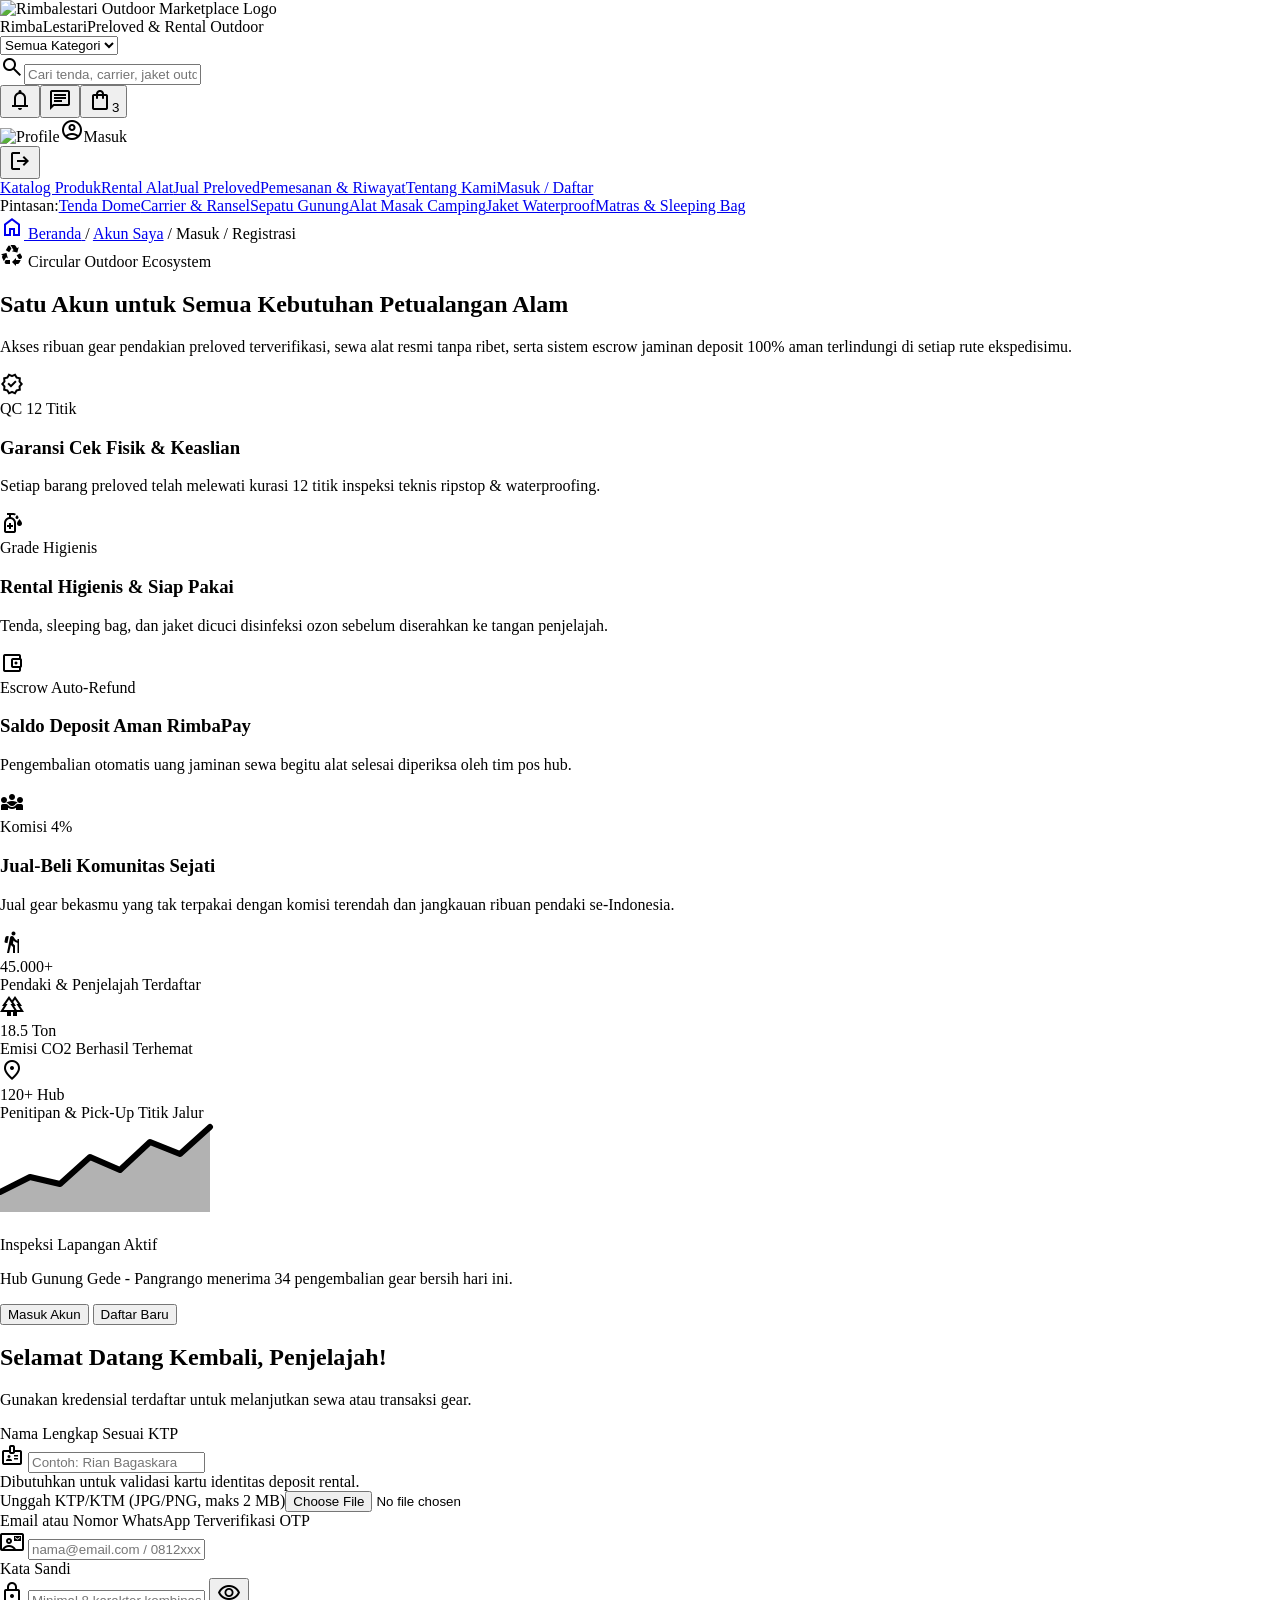
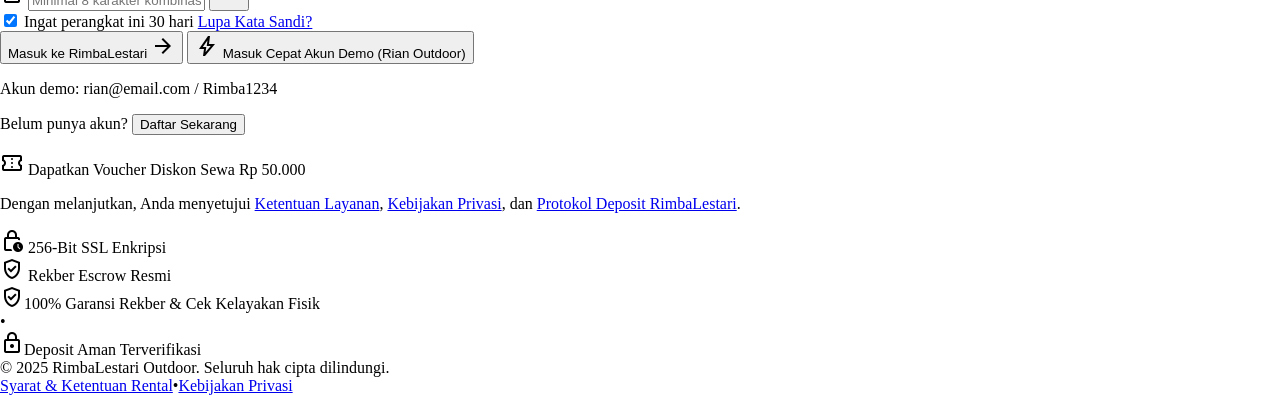
==== index.html @ 8972bd0c "first commit" ====
<!DOCTYPE html>
<html lang="id"><head><title>RimbaLestari Outdoor - Preloved &amp; Rental Alat Outdoor</title><meta charset="utf-8"/><meta content="width=device-width, initial-scale=1.0" name="viewport"/><meta content="web_standard" name="shell-type"/><link href="https://fonts.googleapis.com" rel="preconnect"/><link crossorigin="" href="https://fonts.gstatic.com" rel="preconnect"/><link href="https://fonts.googleapis.com/css2?family=Plus+Jakarta+Sans:wght@400;600;700;800&amp;display=swap" rel="stylesheet"/><link href="https://fonts.googleapis.com/css2?family=Material+Symbols+Outlined:opsz,wght,FILL,GRAD@20..48,100..700,0..1,-50..200" rel="stylesheet"/>
<link href="https://fonts.googleapis.com/css2?family=Material+Symbols+Outlined:wght,FILL@100..700,0..1&amp;display=swap" rel="stylesheet"/><style>@layer base{html,body{margin:0;padding:0;}body{overscroll-behavior:none;}main>:first-child{margin-top:0!important;}main>:last-child{margin-bottom:0!important;}}::-webkit-scrollbar{display:none;}</style><script src="https://cdn.tailwindcss.com"></script><script id="tailwind-config">tailwind.config = {
  darkMode: "class",
  theme: {
    extend: {
      "colors": {
        "on-tertiary-fixed": "#00210f",
        "surface-container-high": "#e2e7ff",
        "primary-fixed": "#7ffc97",
        "surface": "#faf8ff",
        "on-tertiary": "#ffffff",
        "on-error-container": "#93000a",
        "secondary-container": "#b1f2be",
        "secondary": "#2e6a41",
        "surface-container-highest": "#dae2fd",
        "background": "#faf8ff",
        "surface-tint": "#006e2d",
        "surface-dim": "#d2d9f4",
        "on-error": "#ffffff",
        "on-secondary-fixed": "#00210d",
        "surface-container-lowest": "#ffffff",
        "surface-container": "#eaedff",
        "surface-bright": "#faf8ff",
        "on-primary": "#ffffff",
        "primary": "#006b2c",
        "primary-container": "#00873a",
        "on-secondary-container": "#347047",
        "on-tertiary-container": "#f6fff5",
        "primary-fixed-dim": "#62df7d",
        "on-primary-container": "#f7fff2",
        "tertiary-fixed-dim": "#73db9a",
        "on-background": "#131b2e",
        "secondary-fixed": "#b1f2be",
        "surface-variant": "#dae2fd",
        "on-primary-fixed-variant": "#005320",
        "tertiary": "#006a3c",
        "on-surface-variant": "#3e4a3d",
        "on-surface": "#131b2e",
        "inverse-on-surface": "#eef0ff",
        "on-secondary": "#ffffff",
        "error": "#ba1a1a",
        "outline": "#6e7b6c",
        "secondary-fixed-dim": "#96d5a3",
        "outline-variant": "#bdcaba",
        "tertiary-fixed": "#8ff8b4",
        "surface-container-low": "#f2f3ff",
        "on-secondary-fixed-variant": "#12512c",
        "inverse-primary": "#62df7d",
        "error-container": "#ffdad6",
        "on-tertiary-fixed-variant": "#00522d",
        "inverse-surface": "#283044",
        "tertiary-container": "#08864e",
        "on-primary-fixed": "#002109"
      },
      "borderRadius": {
        "DEFAULT": "0.25rem",
        "lg": "0.5rem",
        "xl": "0.75rem",
        "full": "9999px"
      },
      "spacing": {
        "gutter": "1rem",
        "space-2xl": "4rem",
        "space-sm": "0.5rem",
        "space-lg": "1.5rem",
        "gutter-desktop": "1.5rem",
        "space-md": "1rem",
        "margin-tablet": "2rem",
        "space-xs": "0.25rem",
        "margin-desktop": "3rem",
        "margin": "1rem",
        "space-xl": "2.5rem"
      },
      "fontFamily": {
        "headline-lg": ["Plus Jakarta Sans"],
        "headline-sm": ["Plus Jakarta Sans"],
        "body-sm": ["Plus Jakarta Sans"],
        "label-md": ["Plus Jakarta Sans"],
        "headline-md": ["Plus Jakarta Sans"],
        "display": ["Plus Jakarta Sans"],
        "headline-lg-mobile": ["Plus Jakarta Sans"],
        "display-mobile": ["Plus Jakarta Sans"],
        "body-md": ["Plus Jakarta Sans"],
        "label-technical": ["Plus Jakarta Sans"],
        "body-lg": ["Plus Jakarta Sans"],
        "title-md": ["Plus Jakarta Sans"],
        "label-lg": ["Plus Jakarta Sans"]
      },
      "fontSize": {
        "headline-lg": ["32px", {"lineHeight": "40px", "letterSpacing": "-0.02em", "fontWeight": "700"}],
        "headline-sm": ["20px", {"lineHeight": "28px", "fontWeight": "600"}],
        "body-sm": ["12px", {"lineHeight": "18px", "fontWeight": "400"}],
        "label-md": ["12px", {"lineHeight": "16px", "letterSpacing": "0.02em", "fontWeight": "600"}],
        "headline-md": ["24px", {"lineHeight": "32px", "letterSpacing": "-0.01em", "fontWeight": "700"}],
        "display": ["48px", {"lineHeight": "56px", "letterSpacing": "-0.03em", "fontWeight": "800"}],
        "headline-lg-mobile": ["26px", {"lineHeight": "34px", "letterSpacing": "-0.015em", "fontWeight": "700"}],
        "display-mobile": ["34px", {"lineHeight": "42px", "letterSpacing": "-0.02em", "fontWeight": "800"}],
        "body-md": ["14px", {"lineHeight": "22px", "fontWeight": "400"}],
        "label-technical": ["11px", {"lineHeight": "14px", "letterSpacing": "0.06em", "fontWeight": "700"}],
        "body-lg": ["16px", {"lineHeight": "26px", "fontWeight": "400"}],
        "title-md": ["16px", {"lineHeight": "24px", "fontWeight": "600"}],
        "label-lg": ["14px", {"lineHeight": "20px", "letterSpacing": "0.01em", "fontWeight": "600"}]
      }
    }
  }
}</script>
<link rel="stylesheet" href="css/style.css"></head>
<body class="bg-surface font-body-md text-on-surface antialiased">
<header class="fixed top-0 left-0 w-full z-50 bg-surface-container-lowest/95 backdrop-blur-xl shadow-[0_1px_8px_rgba(0,0,0,0.04)]"><div class="h-28 max-w-7xl mx-auto px-margin md:px-margin-tablet lg:px-margin-desktop flex flex-col justify-between py-space-sm"><div class="flex items-center justify-between gap-gutter-desktop"><div class="flex items-center gap-space-sm shrink-0"><img alt="Rimbalestari Outdoor Marketplace Logo" class="h-8 w-auto object-contain" src="https://lh3.googleusercontent.com/aida-public/[base64]"/><div class="flex flex-col"><span class="font-headline-sm text-headline-sm tracking-tight text-on-surface leading-none">RimbaLestari</span><span class="font-label-technical text-label-technical uppercase tracking-wider text-primary font-bold">Preloved &amp; Rental Outdoor</span></div></div><div class="flex-1 max-w-2xl hidden md:flex items-center bg-surface-container-low rounded-lg px-space-sm py-1.5 focus-within:ring-2 focus-within:ring-primary/20"><select class="bg-transparent font-label-md text-label-md text-on-surface-variant pr-space-xs py-1 outline-none cursor-pointer border-r border-outline-variant/30 shrink-0"><option value="all">Semua Kategori</option><option value="preloved">Beli Preloved</option><option value="rental">Rental Alat</option></select><div class="flex items-center flex-1 pl-space-sm"><span class="material-symbols-outlined text-outline text-[20px] mr-space-xs">search</span><input class="w-full bg-transparent font-body-md text-body-md text-on-surface placeholder:text-outline placeholder:font-body-md outline-none" placeholder="Cari tenda, carrier, jaket outdoor, kompor camping..." type="text"/></div></div><div class="flex items-center gap-space-md shrink-0"><button aria-label="Notifikasi" class="relative p-2 rounded-full text-on-surface-variant hover:bg-surface-container hover:text-on-surface transition-colors"><span class="material-symbols-outlined text-[22px]">notifications</span><span class="absolute top-1.5 right-1.5 w-2 h-2 rounded-full bg-primary"></span></button><button aria-label="Pesan" class="relative p-2 rounded-full text-on-surface-variant hover:bg-surface-container hover:text-on-surface transition-colors"><span class="material-symbols-outlined text-[22px]">chat</span><span class="absolute top-1.5 right-1.5 w-2 h-2 rounded-full bg-primary"></span></button><button aria-label="Keranjang belanja" class="relative p-2 rounded-full text-on-surface-variant hover:bg-surface-container hover:text-on-surface transition-colors"><span class="material-symbols-outlined text-[22px]">shopping_bag</span><span class="absolute -top-0.5 -right-0.5 min-w-[18px] h-[18px] px-1 rounded-full bg-primary font-label-technical text-label-technical text-on-primary flex items-center justify-center font-bold" id="cartBadge">3</span></button><div class="h-6 w-px bg-surface-container-highest"></div><div id="headerUserArea" class="flex items-center gap-space-xs pl-space-xs cursor-pointer" title="Akun Pengguna"><img id="headerUserAvatar" alt="Profile" class="w-8 h-8 rounded-full object-cover" src="https://lh3.googleusercontent.com/aida-public/[base64]"/><span id="headerUserIcon" class="material-symbols-outlined text-[24px] text-primary hidden">account_circle</span><span id="headerUserName" class="hidden lg:inline-block font-label-lg text-label-lg text-on-surface font-semibold">Rian Outdoor</span></div><button id="headerLogoutBtn" title="Keluar / Logout" class="hidden p-1.5 text-on-surface-variant hover:text-error rounded-full hover:bg-surface-container transition-colors"><span class="material-symbols-outlined text-[20px]">logout</span></button></div></div><div class="flex items-center justify-between border-t border-surface-container-highest/60 pt-space-xs"><nav class="flex items-center gap-space-xs" data-active-classes="bg-secondary-container text-on-secondary-container font-bold rounded-lg"><a aria-current="page" class="px-3 py-1 transition-colors bg-secondary-container text-on-secondary-container font-bold rounded-lg" data-path="katalog-produk" href="#">Katalog Produk</a><a class="px-3 py-1 font-label-lg text-label-lg text-on-surface-variant hover:text-on-surface transition-colors" data-path="rental-alat" href="#">Rental Alat</a><a class="px-3 py-1 font-label-lg text-label-lg text-on-surface-variant hover:text-on-surface transition-colors" data-path="jual-preloved" href="#">Jual Preloved</a><a class="px-3 py-1 font-label-lg text-label-lg text-on-surface-variant hover:text-on-surface transition-colors" data-path="pemesanan-dan-riwayat" href="#">Pemesanan &amp; Riwayat</a><a class="px-3 py-1 font-label-lg text-label-lg text-on-surface-variant hover:text-on-surface transition-colors" data-path="tentang-kami" href="#">Tentang Kami</a></nav><div class="hidden xl:flex items-center gap-space-xs overflow-x-auto"><span class="font-label-technical text-label-technical text-outline uppercase pr-1">Pintasan:</span><a class="px-2 py-0.5 rounded-full bg-surface-container font-label-md text-label-md text-on-surface-variant hover:bg-secondary-container hover:text-on-secondary-container transition-all" data-path="katalog-produk" href="#">Tenda Dome</a><a class="px-2 py-0.5 rounded-full bg-surface-container font-label-md text-label-md text-on-surface-variant hover:bg-secondary-container hover:text-on-secondary-container transition-all" data-path="katalog-produk" href="#">Carrier &amp; Ransel</a><a class="px-2 py-0.5 rounded-full bg-surface-container font-label-md text-label-md text-on-surface-variant hover:bg-secondary-container hover:text-on-secondary-container transition-all" data-path="katalog-produk" href="#">Sepatu Gunung</a><a class="px-2 py-0.5 rounded-full bg-surface-container font-label-md text-label-md text-on-surface-variant hover:bg-secondary-container hover:text-on-secondary-container transition-all" data-path="katalog-produk" href="#">Alat Masak Camping</a><a class="px-2 py-0.5 rounded-full bg-surface-container font-label-md text-label-md text-on-surface-variant hover:bg-secondary-container hover:text-on-secondary-container transition-all" data-path="katalog-produk" href="#">Jaket Waterproof</a><a class="px-2 py-0.5 rounded-full bg-surface-container font-label-md text-label-md text-on-surface-variant hover:bg-secondary-container hover:text-on-secondary-container transition-all" data-path="katalog-produk" href="#">Matras &amp; Sleeping Bag</a></div></div></div></header>
<div id="konten">
<main class="w-full pt-28 min-h-[60vh]"><p class="p-margin-desktop">Memuat...</p></main>
</div>
<footer class="w-full bg-surface-container-lowest py-space-lg shadow-[0_-1px_6px_rgba(0,0,0,0.02)]"><div class="max-w-7xl mx-auto px-margin md:px-margin-tablet lg:px-margin-desktop flex flex-col md:flex-row items-center justify-between gap-space-md"><div class="flex items-center gap-space-md"><div class="flex items-center gap-2"><span class="material-symbols-outlined text-primary text-[20px]">verified_user</span><span class="font-label-md text-label-md text-on-surface font-semibold">100% Garansi Rekber &amp; Cek Kelayakan Fisik</span></div><span class="text-outline-variant hidden sm:inline">•</span><div class="flex items-center gap-2"><span class="material-symbols-outlined text-primary text-[20px]">lock</span><span class="font-label-md text-label-md text-on-surface font-semibold">Deposit Aman Terverifikasi</span></div></div><div class="flex items-center gap-space-lg text-on-surface-variant font-body-sm text-body-sm"><span>© 2025 RimbaLestari Outdoor. Seluruh hak cipta dilindungi.</span><div class="flex items-center gap-space-sm"><a class="hover:text-primary transition-colors font-label-md text-label-md" href="#">Syarat &amp; Ketentuan Rental</a><span class="text-outline-variant">•</span><a class="hover:text-primary transition-colors font-label-md text-label-md" href="#">Kebijakan Privasi</a></div></div></div></footer>
<script src="https://code.jquery.com/jquery-3.7.1.min.js"></script>
<script src="js/produk.js"></script>
<script src="js/app.js"></script>
</body></html>
---- css/style.css ----
/* Gaya tambahan di luar Tailwind CDN */
html,body{margin:0;padding:0}
body{overscroll-behavior:none}
::-webkit-scrollbar{display:none}
.field-err{color:#ba1a1a;font-size:12px;font-weight:600}
.field-err:empty{display:none}
.is-invalid{border-color:#ba1a1a!important}
header nav a{cursor:pointer}
@media (prefers-reduced-motion:reduce){*{transition:none!important;animation:none!important}}
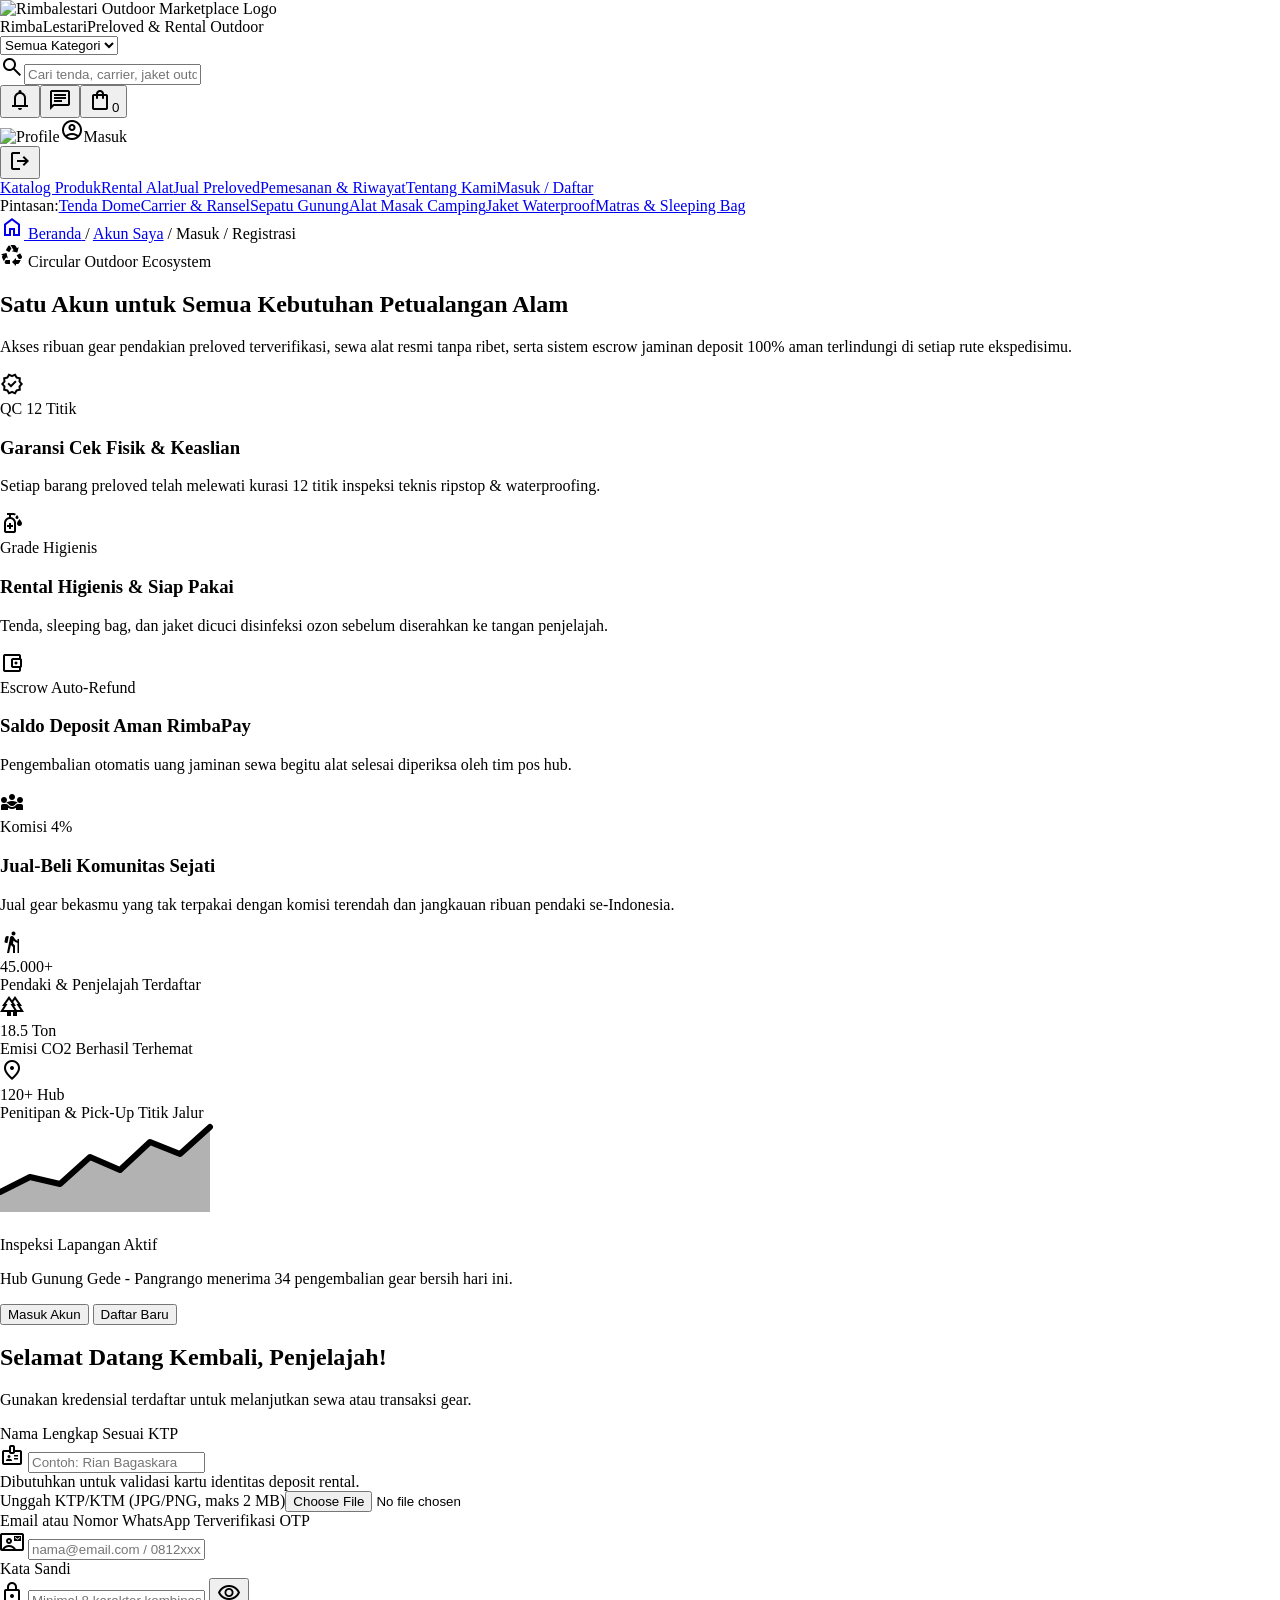
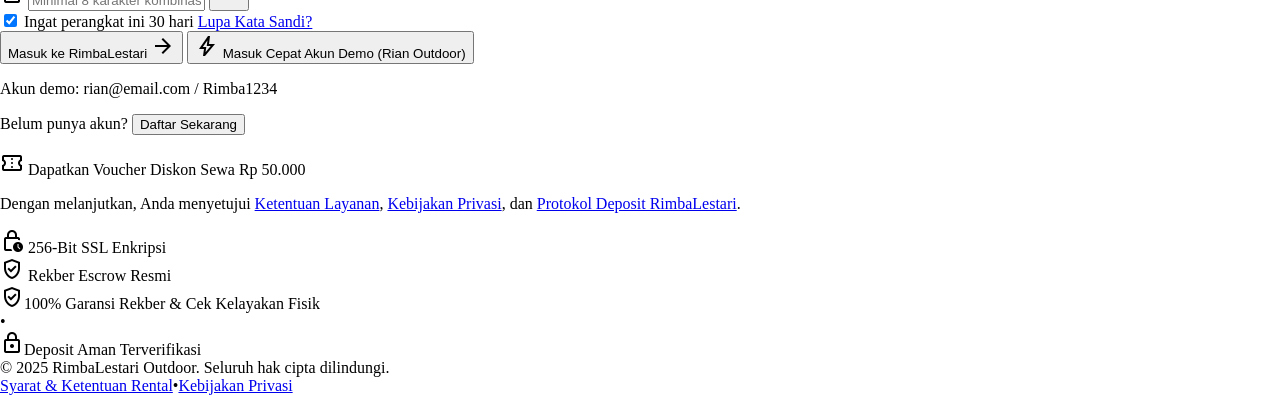
==== commit d50ca906: "u1" ====
--- a/index.html
+++ b/index.html
@@ -107,7 +107,7 @@
 }</script>
 <link rel="stylesheet" href="css/style.css"></head>
 <body class="bg-surface font-body-md text-on-surface antialiased">
-<header class="fixed top-0 left-0 w-full z-50 bg-surface-container-lowest/95 backdrop-blur-xl shadow-[0_1px_8px_rgba(0,0,0,0.04)]"><div class="h-28 max-w-7xl mx-auto px-margin md:px-margin-tablet lg:px-margin-desktop flex flex-col justify-between py-space-sm"><div class="flex items-center justify-between gap-gutter-desktop"><div class="flex items-center gap-space-sm shrink-0"><img alt="Rimbalestari Outdoor Marketplace Logo" class="h-8 w-auto object-contain" src="https://lh3.googleusercontent.com/aida-public/[base64]"/><div class="flex flex-col"><span class="font-headline-sm text-headline-sm tracking-tight text-on-surface leading-none">RimbaLestari</span><span class="font-label-technical text-label-technical uppercase tracking-wider text-primary font-bold">Preloved &amp; Rental Outdoor</span></div></div><div class="flex-1 max-w-2xl hidden md:flex items-center bg-surface-container-low rounded-lg px-space-sm py-1.5 focus-within:ring-2 focus-within:ring-primary/20"><select class="bg-transparent font-label-md text-label-md text-on-surface-variant pr-space-xs py-1 outline-none cursor-pointer border-r border-outline-variant/30 shrink-0"><option value="all">Semua Kategori</option><option value="preloved">Beli Preloved</option><option value="rental">Rental Alat</option></select><div class="flex items-center flex-1 pl-space-sm"><span class="material-symbols-outlined text-outline text-[20px] mr-space-xs">search</span><input class="w-full bg-transparent font-body-md text-body-md text-on-surface placeholder:text-outline placeholder:font-body-md outline-none" placeholder="Cari tenda, carrier, jaket outdoor, kompor camping..." type="text"/></div></div><div class="flex items-center gap-space-md shrink-0"><button aria-label="Notifikasi" class="relative p-2 rounded-full text-on-surface-variant hover:bg-surface-container hover:text-on-surface transition-colors"><span class="material-symbols-outlined text-[22px]">notifications</span><span class="absolute top-1.5 right-1.5 w-2 h-2 rounded-full bg-primary"></span></button><button aria-label="Pesan" class="relative p-2 rounded-full text-on-surface-variant hover:bg-surface-container hover:text-on-surface transition-colors"><span class="material-symbols-outlined text-[22px]">chat</span><span class="absolute top-1.5 right-1.5 w-2 h-2 rounded-full bg-primary"></span></button><button aria-label="Keranjang belanja" class="relative p-2 rounded-full text-on-surface-variant hover:bg-surface-container hover:text-on-surface transition-colors"><span class="material-symbols-outlined text-[22px]">shopping_bag</span><span class="absolute -top-0.5 -right-0.5 min-w-[18px] h-[18px] px-1 rounded-full bg-primary font-label-technical text-label-technical text-on-primary flex items-center justify-center font-bold" id="cartBadge">3</span></button><div class="h-6 w-px bg-surface-container-highest"></div><div id="headerUserArea" class="flex items-center gap-space-xs pl-space-xs cursor-pointer" title="Akun Pengguna"><img id="headerUserAvatar" alt="Profile" class="w-8 h-8 rounded-full object-cover" src="https://lh3.googleusercontent.com/aida-public/[base64]"/><span id="headerUserIcon" class="material-symbols-outlined text-[24px] text-primary hidden">account_circle</span><span id="headerUserName" class="hidden lg:inline-block font-label-lg text-label-lg text-on-surface font-semibold">Rian Outdoor</span></div><button id="headerLogoutBtn" title="Keluar / Logout" class="hidden p-1.5 text-on-surface-variant hover:text-error rounded-full hover:bg-surface-container transition-colors"><span class="material-symbols-outlined text-[20px]">logout</span></button></div></div><div class="flex items-center justify-between border-t border-surface-container-highest/60 pt-space-xs"><nav class="flex items-center gap-space-xs" data-active-classes="bg-secondary-container text-on-secondary-container font-bold rounded-lg"><a aria-current="page" class="px-3 py-1 transition-colors bg-secondary-container text-on-secondary-container font-bold rounded-lg" data-path="katalog-produk" href="#">Katalog Produk</a><a class="px-3 py-1 font-label-lg text-label-lg text-on-surface-variant hover:text-on-surface transition-colors" data-path="rental-alat" href="#">Rental Alat</a><a class="px-3 py-1 font-label-lg text-label-lg text-on-surface-variant hover:text-on-surface transition-colors" data-path="jual-preloved" href="#">Jual Preloved</a><a class="px-3 py-1 font-label-lg text-label-lg text-on-surface-variant hover:text-on-surface transition-colors" data-path="pemesanan-dan-riwayat" href="#">Pemesanan &amp; Riwayat</a><a class="px-3 py-1 font-label-lg text-label-lg text-on-surface-variant hover:text-on-surface transition-colors" data-path="tentang-kami" href="#">Tentang Kami</a></nav><div class="hidden xl:flex items-center gap-space-xs overflow-x-auto"><span class="font-label-technical text-label-technical text-outline uppercase pr-1">Pintasan:</span><a class="px-2 py-0.5 rounded-full bg-surface-container font-label-md text-label-md text-on-surface-variant hover:bg-secondary-container hover:text-on-secondary-container transition-all" data-path="katalog-produk" href="#">Tenda Dome</a><a class="px-2 py-0.5 rounded-full bg-surface-container font-label-md text-label-md text-on-surface-variant hover:bg-secondary-container hover:text-on-secondary-container transition-all" data-path="katalog-produk" href="#">Carrier &amp; Ransel</a><a class="px-2 py-0.5 rounded-full bg-surface-container font-label-md text-label-md text-on-surface-variant hover:bg-secondary-container hover:text-on-secondary-container transition-all" data-path="katalog-produk" href="#">Sepatu Gunung</a><a class="px-2 py-0.5 rounded-full bg-surface-container font-label-md text-label-md text-on-surface-variant hover:bg-secondary-container hover:text-on-secondary-container transition-all" data-path="katalog-produk" href="#">Alat Masak Camping</a><a class="px-2 py-0.5 rounded-full bg-surface-container font-label-md text-label-md text-on-surface-variant hover:bg-secondary-container hover:text-on-secondary-container transition-all" data-path="katalog-produk" href="#">Jaket Waterproof</a><a class="px-2 py-0.5 rounded-full bg-surface-container font-label-md text-label-md text-on-surface-variant hover:bg-secondary-container hover:text-on-secondary-container transition-all" data-path="katalog-produk" href="#">Matras &amp; Sleeping Bag</a></div></div></div></header>
+<header class="fixed top-0 left-0 w-full z-50 bg-surface-container-lowest/95 backdrop-blur-xl shadow-[0_1px_8px_rgba(0,0,0,0.04)]"><div class="h-28 max-w-7xl mx-auto px-margin md:px-margin-tablet lg:px-margin-desktop flex flex-col justify-between py-space-sm"><div class="flex items-center justify-between gap-gutter-desktop"><div class="flex items-center gap-space-sm shrink-0"><img alt="Rimbalestari Outdoor Marketplace Logo" class="h-8 w-auto object-contain" src="https://lh3.googleusercontent.com/aida-public/[base64]"/><div class="flex flex-col"><span class="font-headline-sm text-headline-sm tracking-tight text-on-surface leading-none">RimbaLestari</span><span class="font-label-technical text-label-technical uppercase tracking-wider text-primary font-bold">Preloved &amp; Rental Outdoor</span></div></div><div class="flex-1 max-w-2xl hidden md:flex items-center bg-surface-container-low rounded-lg px-space-sm py-1.5 focus-within:ring-2 focus-within:ring-primary/20"><select class="bg-transparent font-label-md text-label-md text-on-surface-variant pr-space-xs py-1 outline-none cursor-pointer border-r border-outline-variant/30 shrink-0"><option value="all">Semua Kategori</option><option value="preloved">Beli Preloved</option><option value="rental">Rental Alat</option></select><div class="flex items-center flex-1 pl-space-sm"><span class="material-symbols-outlined text-outline text-[20px] mr-space-xs">search</span><input class="w-full bg-transparent font-body-md text-body-md text-on-surface placeholder:text-outline placeholder:font-body-md outline-none" placeholder="Cari tenda, carrier, jaket outdoor, kompor camping..." type="text"/></div></div><div class="flex items-center gap-space-md shrink-0"><button aria-label="Notifikasi" class="relative p-2 rounded-full text-on-surface-variant hover:bg-surface-container hover:text-on-surface transition-colors"><span class="material-symbols-outlined text-[22px]">notifications</span><span class="absolute top-1.5 right-1.5 w-2 h-2 rounded-full bg-primary"></span></button><button aria-label="Pesan" class="relative p-2 rounded-full text-on-surface-variant hover:bg-surface-container hover:text-on-surface transition-colors"><span class="material-symbols-outlined text-[22px]">chat</span><span class="absolute top-1.5 right-1.5 w-2 h-2 rounded-full bg-primary"></span></button><button aria-label="Keranjang belanja" class="relative p-2 rounded-full text-on-surface-variant hover:bg-surface-container hover:text-on-surface transition-colors"><span class="material-symbols-outlined text-[22px]">shopping_bag</span><span class="hidden absolute -top-0.5 -right-0.5 min-w-[18px] h-[18px] px-1 rounded-full bg-primary font-label-technical text-label-technical text-on-primary flex items-center justify-center font-bold" id="cartBadge">0</span></button><div class="h-6 w-px bg-surface-container-highest"></div><div id="headerUserArea" class="flex items-center gap-space-xs pl-space-xs cursor-pointer" title="Akun Pengguna"><img id="headerUserAvatar" alt="Profile" class="w-8 h-8 rounded-full object-cover" src="https://lh3.googleusercontent.com/aida-public/[base64]"/><span id="headerUserIcon" class="material-symbols-outlined text-[24px] text-primary hidden">account_circle</span><span id="headerUserName" class="hidden lg:inline-block font-label-lg text-label-lg text-on-surface font-semibold">Rian Outdoor</span></div><button id="headerLogoutBtn" title="Keluar / Logout" class="hidden p-1.5 text-on-surface-variant hover:text-error rounded-full hover:bg-surface-container transition-colors"><span class="material-symbols-outlined text-[20px]">logout</span></button></div></div><div class="flex items-center justify-between border-t border-surface-container-highest/60 pt-space-xs"><nav class="flex items-center gap-space-xs" data-active-classes="bg-secondary-container text-on-secondary-container font-bold rounded-lg"><a aria-current="page" class="px-3 py-1 transition-colors bg-secondary-container text-on-secondary-container font-bold rounded-lg" data-path="katalog-produk" href="#">Katalog Produk</a><a class="px-3 py-1 font-label-lg text-label-lg text-on-surface-variant hover:text-on-surface transition-colors" data-path="rental-alat" href="#">Rental Alat</a><a class="px-3 py-1 font-label-lg text-label-lg text-on-surface-variant hover:text-on-surface transition-colors" data-path="jual-preloved" href="#">Jual Preloved</a><a class="px-3 py-1 font-label-lg text-label-lg text-on-surface-variant hover:text-on-surface transition-colors" data-path="pemesanan-dan-riwayat" href="#">Pemesanan &amp; Riwayat</a><a class="px-3 py-1 font-label-lg text-label-lg text-on-surface-variant hover:text-on-surface transition-colors" data-path="tentang-kami" href="#">Tentang Kami</a></nav><div class="hidden xl:flex items-center gap-space-xs overflow-x-auto"><span class="font-label-technical text-label-technical text-outline uppercase pr-1">Pintasan:</span><a class="px-2 py-0.5 rounded-full bg-surface-container font-label-md text-label-md text-on-surface-variant hover:bg-secondary-container hover:text-on-secondary-container transition-all" data-path="katalog-produk" href="#">Tenda Dome</a><a class="px-2 py-0.5 rounded-full bg-surface-container font-label-md text-label-md text-on-surface-variant hover:bg-secondary-container hover:text-on-secondary-container transition-all" data-path="katalog-produk" href="#">Carrier &amp; Ransel</a><a class="px-2 py-0.5 rounded-full bg-surface-container font-label-md text-label-md text-on-surface-variant hover:bg-secondary-container hover:text-on-secondary-container transition-all" data-path="katalog-produk" href="#">Sepatu Gunung</a><a class="px-2 py-0.5 rounded-full bg-surface-container font-label-md text-label-md text-on-surface-variant hover:bg-secondary-container hover:text-on-secondary-container transition-all" data-path="katalog-produk" href="#">Alat Masak Camping</a><a class="px-2 py-0.5 rounded-full bg-surface-container font-label-md text-label-md text-on-surface-variant hover:bg-secondary-container hover:text-on-secondary-container transition-all" data-path="katalog-produk" href="#">Jaket Waterproof</a><a class="px-2 py-0.5 rounded-full bg-surface-container font-label-md text-label-md text-on-surface-variant hover:bg-secondary-container hover:text-on-secondary-container transition-all" data-path="katalog-produk" href="#">Matras &amp; Sleeping Bag</a></div></div></div></header>
 <div id="konten">
 <main class="w-full pt-28 min-h-[60vh]"><p class="p-margin-desktop">Memuat...</p></main>
 </div>
